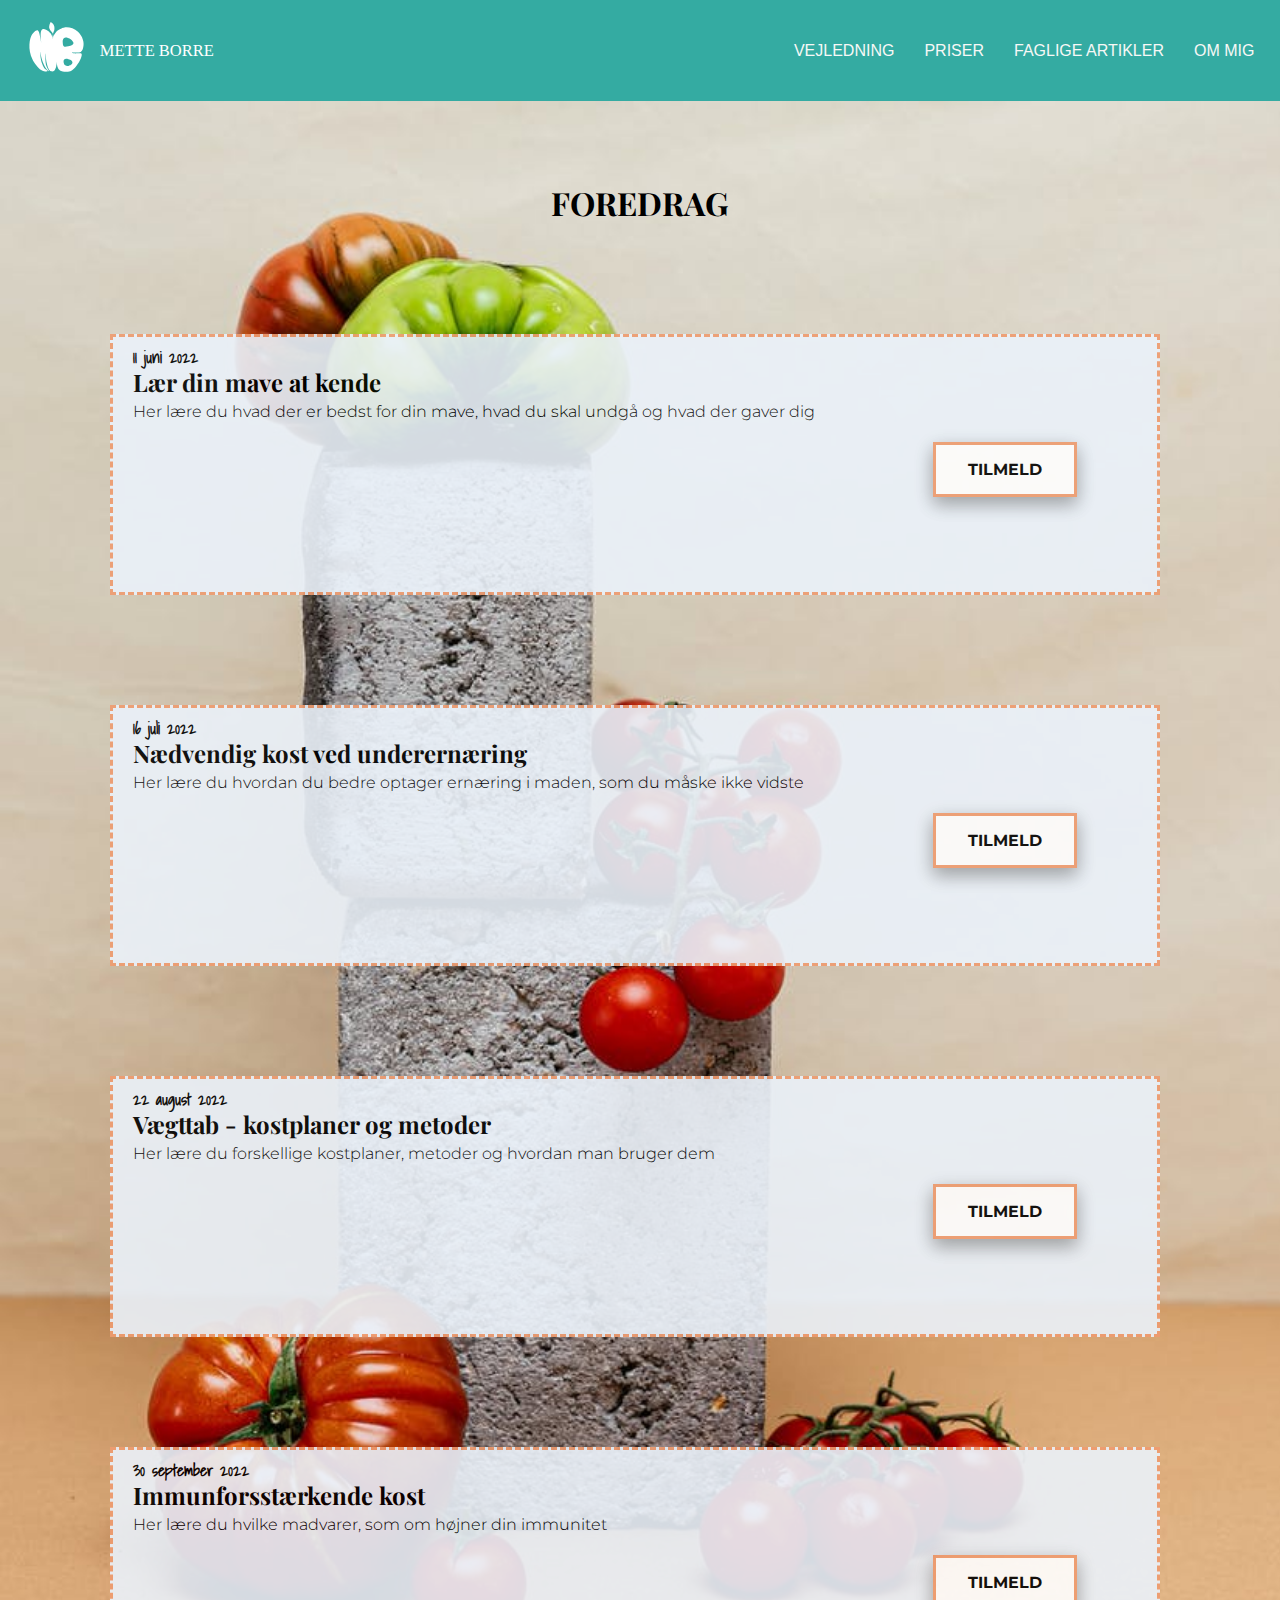
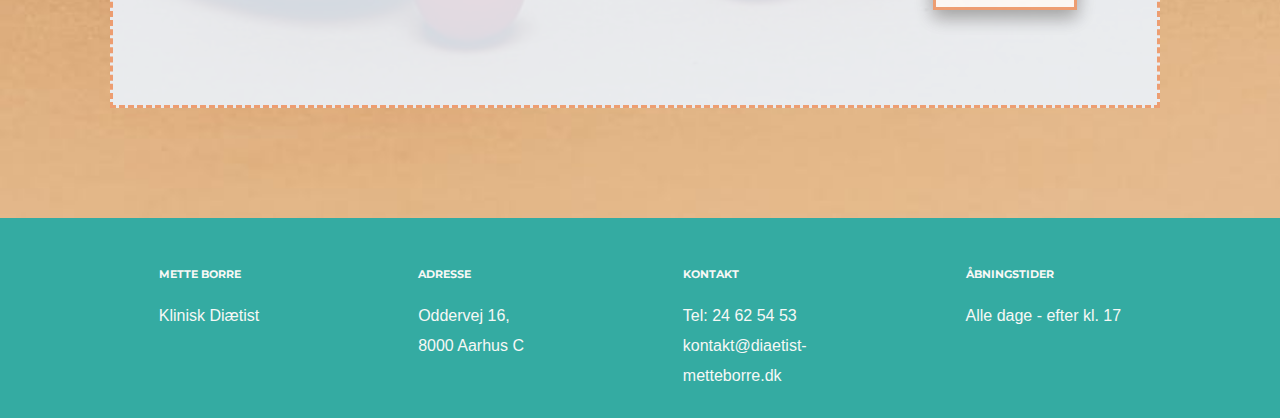
==== foredrag.html @ e555bde8 "1 forsøg" ====
<!DOCTYPE html>
<html lang="en">
<head>
    <meta charset="UTF-8">
    <meta http-equiv="X-UA-Compatible" content="IE=edge">
    <meta name="viewport" content="width=device-width, initial-scale=1.0">
    <title>Foredrag</title>
    <meta name="description" content="Jeg er en klinisk diætisk med speciale i mavetarmsygdomme og kan hjælpe dig med dine ernæringsbehov samt klinisk vejledning">
    
<!-- Stylesheet -->
<link rel="stylesheet" href="style.css">

<!-- Googlefonts -->

<style>
    @import url('https://fonts.googleapis.com/css2?family=Bitter:wght@300&family=Montserrat:wght@300&display=swap');
</style>

<style>
    @import url('https://fonts.googleapis.com/css2?family=Bitter:wght@300&family=Montserrat:wght@300&family=Noto+Serif&family=Playfair+Display&display=swap');
</style>

<style>
    @import url('https://fonts.googleapis.com/css2?family=Shadows+Into+Light&display=swap');
</style>

</head>


<body class="foredrag">

    <header>
        <!-- logo -->
        <a id="logo" href="index.html"><img src="images/Logo_MetteBorrehvid.svg" alt="Mette Borre logo"></a>
 
           <!-- Burgermennu -->
       <a id="mobilemenubutton" href="menu.html"> <img src="images/burgermenu.svg" alt="Burger Menu"> </a>
   
       <!-- Desktopmenu -->
       <nav id="desktopmenu">
   
           <div class="dropdown">
               <a class="dropbtn"  href="vejledning.html">Vejledning </a>
               <div class="dropdown-content">
                 <a href="individuelkostvejledning.html">Individuel kostvejledning</a>
                 <a href="foredrag.html">Foredrag</a>
               </div>
           </div>
   
           <a href="#">Priser</a>
   
           <div class="dropdown">
               <button class="dropbtn">Faglige artikler</button>
               <div class="dropdown-content">
                 <a href="#">Irritabel tyktarm</a>
                 <a href="#">FODMAP diet</a>
                 <a href="#">CROHNS sygdom</a>
                 <a href="#">Stomi</a>
               </div>
           </div>
   
           <a href="#">Om mig</a>
       </nav>
      </header> 

<main>

<section>
    <h3>Foredrag</h3>
</section>



 <section class="blåkasser">

    <div>
        <h4>11 juni 2022</h4>
        <h2>Lær din mave at kende</h2>
        <p>Her lære du hvad der er bedst for din mave, hvad du skal undgå og hvad der gaver dig</p>
            <div>
                <button class="tilmeldknap">tilmeld</button>
            </div>
    </div>

  
    <div>
        <h4>16 juli 2022</h4>
        <h2>Nædvendig kost ved underernæring</h2>
        <p>Her lære du hvordan du bedre optager ernæring i maden, som du måske ikke vidste </p>
        <div>
            <button class="tilmeldknap">tilmeld</button>
        </div>
    </div>


    
    <div>
        <h4>22 august 2022</h4>
        <h2>Vægttab - kostplaner og metoder</h2>
        <p>Her lære du forskellige kostplaner, metoder og hvordan man bruger dem </p>
        <div>
            <button class="tilmeldknap">tilmeld</button>
        </div>
    </div>

    <div>
        <h4>30 september 2022</h4>
        <h2>Immunforsstærkende kost </h2>
        <p>Her lære du hvilke madvarer, som om højner din immunitet </p>
        <div>
            <button class="tilmeldknap">tilmeld</button>
        </div>
    </div>
            
   </section>

</main>
<footer>

    <div>
       <h6>Mette Borre</h6>
        <p>
        Klinisk Diætist
        </p>
    </div>

    <div>
        <h6>Adresse</h6>
        <p>
        <a href="https://goo.gl/maps/43CnG7JAQzPLn2in6">
        Oddervej 16,<br>
        8000 Aarhus C<br>
        </a>
        </p>
    </div>

    <div>
        <h6>Kontakt</h6>
        <p>
        <a href="tel:24625453">Tel: 24 62 54 53</a><br>
        <a href="mailto:kontakt@diaetist-metteborre.dk">kontakt@diaetist-<br>metteborre.dk </a>
        </p>
    </div>

    <div>
        <h6>åbningstider</h6>
        <p>
        Alle dage - efter kl. 17 
        </p>

    </div>
</footer>

</body>
</html>
---- style.css ----
*{
    margin: 0;
    padding: 0;
}



                                                    /*Header og navbar*/
header{
    background-color: #34aba2;

    padding: 2%;
    z-index: 1;
    position: sticky;
    top: 0;
    max-height: 50px;

    display: flex;
    justify-content: space-between;
    align-items: center;
  
}

/* placering af menupunkterne af navbaren */
nav{
    display: flex;
    gap: 30px;
}

/* styling af to a tags i headeren om ikke skal have drop down */
nav > a{
    font-family:'Segoe UI', Tahoma, Geneva, Verdana, sans-serif;
    font-weight: 400;
    font-style: normal;
    color:#f7f8f6;
    font-size: 16px;
    text-decoration: none;
    text-transform: uppercase;
}

nav > a:hover{
    font-weight: 800;
}


#logo {
    width: 200px;
}

/* dropdown styling i navbaren */
.dropbtn {
    background-color: transparent;
    font-family:'Segoe UI', Tahoma, Geneva, Verdana, sans-serif;
    font-weight: 400;
    font-style: normal;
    color: #f7f8f6;
    font-size: 16px;
    text-decoration: none;
    text-transform: uppercase;
    border: none;
  }
  
  /* display none, da content i dropdown skal være gemt væk når man ikke hover over det */
  .dropdown-content {
    display: none;
    position: absolute;

    background-color: #34aba2;
    font-family:'Segoe UI', Tahoma, Geneva, Verdana, sans-serif;
    font-weight: 400;
    font-style: normal;
    color: #f7f8f6;
    font-size: 13pt;
    text-decoration: none;
    text-transform: uppercase;
    text-align: center;

    min-width: 110px;
    box-shadow: 0px 8px 16px 0px rgba(0, 0, 0, 0.075);
    z-index: 1;
  }
  
  .dropdown-content a {
    color: #f7f8f6;
    padding: 12px 16px;
    text-decoration: none;
    display: block;
  }

  /* dropdown hover  */

  /* skift af baggrundfarve og font weight når man over */
  .dropdown-content a:hover {
      background-color: #34aba2;
      font-weight: 800;
    }
  /* display bliver ændret til blok, for at vise content når man hover */
  .dropdown:hover .dropdown-content {
      display: block;
    }

                                                    /* Burger menu */

#burgermenubody{
    background-color: #34aba2;
    color: #f7f8f6;
}

#burgermenu{
    display:flex;
    gap: 50px;
    flex-direction: column;
    align-items: center;
    padding: 20%;
}


#burgermenuexit > img{
    width: 40px;
    height: 40px;
    padding: 6%;
}

#mobilemenubutton{
    width: 50px;
    height: 50px;
}




                                                    /*HERO*/
section#hero{
    width: 100%;
    min-height: 350px;
    background-image: url("images/grøntsagsbanner.jpg");
    background-size: cover;
    background-repeat: no-repeat;

}

.toptekst{
    display: flex;
    justify-content:space-around;
    padding-top: 250px;
    text-align: center;
}



.orangeknap{
    background-color: #ef9c70;
    border: none;
    color:#f7f8f6;
    padding: 15px 32px;
    text-align: center;
    text-decoration: none;
    font-size: 16px;
    font-family: montserrat, sans-serif;
    font-weight: 300;
    font-style: normal;
    text-transform: uppercase;
    box-shadow: 0 8px 16px 0 rgba(0,0,0,0.2), 0 6px 20px 0 rgba(0,0,0,0.19);
}
.orangeknap:hover{
    font-weight: 600;
    box-shadow: inset 1px 1px 3px 2px #e36522;
    background-color: #e36522;
}



.præsentation {
    display:flex;
    background-color: #ebf2fa;
    flex-direction: row-reverse;
    text-align:center;
    align-items:center;
    justify-content: space-between;
}


#præsentationstekst {
    padding-left: 40px;

}



                                                         /*Tekst*/


h3{
   
    text-align: center;
    font-family:'Playfair Display', serif;
    font-size:xx-large;
    padding-top: 80px;
    text-transform: uppercase;
}

u{
    color: #a5be00;
    text-decoration: none;
    font-family: 'Shadows Into Light', cursive;
    line-height: 30px;  
}

h4{
    font-family: 'Shadows Into Light', cursive;
    line-height: 20px; 
}

p{
    line-height: 30px;
    font-family: 'Montserrat', sans-serif;
    font-weight: 300; 
}


h2{
    font-family:'Playfair Display', serif;
    line-height: 30px;
}


#IKtekst{
    text-align: center;
    font-family:'Playfair Display', serif;
    font-size:large;
    text-transform: uppercase;
    color: #000;
}


#hjælpforside > h2 {
    text-align: center;
    padding-top: 40px;
}







                                                    /*CARDS*/

section#cards {
    width: 100%;
    display: flex;
    justify-content:space-evenly;
    background-repeat: no-repeat;
    color: #ffffff;
    font-family:'Montserrat', sans-serif;
    font-size: 30px;
    margin-bottom: 50px;
    text-shadow: .2em .2em .3em black;
    align-items: center;
    padding-top: 20px;

}


section#cards > div {
    height: 300px;
    width: 300px;
    background-repeat:no-repeat;
    display: flex;
    align-items: center;
    justify-content:center;

}


.left > h5 > a{
    color: #ffffff;
    text-decoration: none;
    text-transform: uppercase;
}


.middle > h5 > a{
    color: #ffffff;
    text-decoration: none;
    text-transform: uppercase;
}

.right > h5 > a{
    color: #ffffff;
    text-decoration: none;
    text-transform: uppercase;
}


.left {
    background-image:url("images/vejledning.png");
}

.middle {
    background-image:url("images/foredrag.jpg");
 
}

.right{
    background-image: url("images/individuel\ kostvejledning.png");
 
    text-align: center;
   
}

/*Denne class er Withe-Space på cards*/
.ws{
    margin-bottom: 40px;
}


                                                    /*Vejledning*/

#topvejledning {
    background-color: #ebf2fa;
    height: 200px;
    width: auto;
}

#tarmtekst {
    text-align:center;
    align-items:center; 
    font-family:serif; 
    line-height: 100px;
    padding-right: 30px;
    padding-left: 30px;
}

.tokolonner1, #forstoppelsebillede, #tarmtekst {
    display:flex;
    flex-direction: row;
    text-align:center;
    align-items:center; 
    font-family:serif; 
    line-height: 100px;
}

#samtaletekst{
    text-align:center;
    align-items:center; 
    font-family:serif; 
    line-height: 100px;
    padding-right: 30px;
    padding-left: 30px;
}

.tokolonner2, #samtalebillede, #samtaletekst {
    display:flex;
    flex-direction: row-reverse;
    text-align:center;
    align-items:center; 
    font-family:serif; 
    line-height: 100px;
}

#kostplantekst{
    text-align:center;
    align-items:center; 
    font-family:serif; 
    line-height: 100px;
    padding-right: 30px;
    padding-left: 30px;  
}

.tokolonner3, #kostplanbillede, #kostplantekst {
    display:flex;
    flex-direction: row;
    text-align:center;
    align-items:center; 
    font-family:serif; 
    line-height: 100px;
}


                                                    /*FOREDRAG*/


.foredrag{
    background-image: url(images/tomater.jpeg);
    background-size: cover;
    background-repeat: no-repeat;
}

.blåkasser > div{
    background-color: #ebf2fa;
    width:80%;
    min-height:245px;
    margin:110px;
    border-style:dashed;
    border-color: #ef9c70;
    padding-left: 20px;
    padding-top: 10px;
    line-height: 30px;
    opacity: 90%;  
}



.tilmeldknap{
    position: relative;
    left: 800px;
    background-color: #ffffff;
    border:solid;
    color: #000;
    border-color: #ef9c70;
    padding: 15px 32px;
    text-align: center;
    text-decoration: none;
    font-size: 16px;
    font-family: montserrat, sans-serif;
    font-weight: bold;
    font-style: normal;
    text-transform: uppercase;
    box-shadow: 0 8px 16px 0 rgba(0,0,0,0.2), 0 6px 20px 0 rgba(0,0,0,0.19);
    opacity: 100%;
    margin-top: 15px;
}

.tilmeldknap:hover{
    font-weight: 600;
    box-shadow: inset 1px 1px 3px 2px lightgrey;
    background-color: lightgray;
}


/*INDIVIDUEL KOSTVEJLEDNING*/

.top{
    margin-top: 50px;
    margin-left: 50px;
    margin-right: 50px;
    display: flex;
    padding-left: 50px;
    text-align: center;
   
}

#undervægt{
    display: flex;
    max-width: 500px;
    background-color: #ebf2fa;
}


#overvægt{
    display: flex;
    max-width: 500px;
    margin-left: 50px;
    background-color: #ebf2fa;
}


.bund{ 
    margin-top: 50px;
    margin-left: 50px;
    margin-right: 50px;
    display: flex;
    padding-left: 50px;
    padding-bottom: 80px;
    text-align: center;
  
   
}


#tarmsygdom{
    background-color: #ebf2fa;
    display: flex;
    max-width: 500px;
   
}

#immun{
    background-color: #ebf2fa;
    display: flex;
    max-width: 500px;
    margin-left: 50px; 
}


#IKbox {
    padding-top: 75px;
    padding-left: 10px;
    padding-right: 10px;
    text-align: center;
}




                                                        /* footer */


footer{
    padding-top:50px;
    min-height:150px;
    width:100%;

    background-color:#34aba2;
    text-align:left;

    display: flex;
    justify-content: space-evenly;
    align-items:stretch;
}

footer > div > a > img{
    padding-top: 10px;
    height: 50px;
    width: 50px;
}

/* tekst dekoration på footer */
h6{
    font-family: montserrat, sans-serif;
    font-weight: 300;
    font-style: normal;
    font-size: 10pt;
    text-transform: uppercase;
    color: #f7f8f6;
    margin-left: 0px;
    display: block;
    font-size: 0.67em;
    margin-block-start: 0px;
    margin-block-end: 0px;
    margin-inline-start: 0px;
    margin-inline-end: 0px;
    font-weight: bold;
}

footer > div > p{
    margin-top:20px;
    margin-bottom:20px;
    color: #f7f8f6;
    font-family: 'Segoe UI', Tahoma, Geneva, Verdana, sans-serif;
}


footer > div > p > a{
    text-decoration: none;
    color: #f7f8f6;
}

footer > div > p > a:hover{
    font-weight: 300;
}


                                                            /*Media Qoury*/ 
                                                    /* @media min-width 1026px */
@media only screen and (min-width:1026px){
    /* header */
   #mobilemenubutton{
       display: none;
   }

}


                                                        /* @media max-width 1026px */

@media only screen and (max-width:1026px){

/* header */
    #desktopmenu{
        display: none;
    }

/*foredrag*/
    .blåkasser > div{
        width: 90%;
        height: 225px;
        margin-left: 30px;
        margin-right: 30px;
    }


    
    .toptekst{
        flex-direction: column-reverse;
        padding-bottom: 20px;

    }

    #metteborrebillede img{
        max-width: 100%;
    }


    #cards{
        flex-direction: column;
        align-items: center;

    }




    .fixedpic{
        max-width: 100%;
        height: auto;  
    }


    .orangeknap{
        margin-top: 15px;
    }
}



                                                        /* @media max-width 820px (IPad Air)*/


@media only screen and (max-width:820px){


/* header */
    div >#searchnavikon{
        display: none;
    }

/* footer */
    footer{
        flex-direction: column;
        padding-left: 150px;
    }



/*forside*/
    .præsentation{
        flex-direction: column-reverse;
        padding-left: 0%;
    }

    .orangeknap{
        margin-top: 15px;
    }

    #præsentationstekst{
        padding-top: 40px;
        padding-bottom: 40px;
    }

/*vejledning*/
    .tokolonner3, #kostplanbillede, #kostplantekst {
        flex-direction: column-reverse;
        padding-top: 20px; 
    }

    .tokolonner2, #samtalebillede, #samtaletekst {
        flex-direction: column-reverse;
        padding-bottom: 20px ;
        padding-top: 20px; 
    }

    .tokolonner1, #forstoppelsebillede, #tarmtekst {
        flex-direction: column-reverse;
        padding-bottom: 20px ;
        padding-top: 20px; 
    }

    .fixedpic{
        max-width: 100%;
        height: auto;  
    }


 /*foredrag*/
    .blåkasser > div{
        width: 90%;
        margin-left: 30px;
        margin-right: 30px;
    }
    .tilmeldknap{
        position: relative;
        left: 550px;

    }

/*individuel kostvejledning*/
        
    .top{
        flex-direction: column;
        padding-left: 13%;
        padding-right: 0%;
    }

    #overvægt{
        flex-direction: column-reverse;
        margin-left: 0%;
    }


    #undervægt{
        flex-direction: column-reverse;
        margin-bottom: 50px;
        padding-top: 0px;
    }


    .bund{
        flex-direction: column;
        padding-left: 13%;
        padding-right: 0%;

    }

    #immun{
    flex-direction: column-reverse;
    margin: 0%;
    }


    #tarmsygdom{
        flex-direction: column-reverse;
        margin-bottom: 50px;
    }



    #IKtekst{
        padding-top: 0px;
        font-size: x-large;
   
    }

    #IKbox {
        padding-top: 30px;
        padding-bottom: 30px;
    }



}



                                                        /* @media max-width 390px (IPhone 12 Pro)*/

@media only screen and (max-width:390px){

/* header */
    #mobilemenubutton {
        width: 40px;
        height: 40px;
    }

    #metteborrebillede img{
        max-width: 100%;
    }

    #logo {
        width: 35%;
    }


/*Forside*/

    .toptekst  h2{
    font-size: 20px;
    }

    #præsentationstekst {
        padding-left: 10px;
        padding-right: 10px;
     
     }


/*Vejledning*/
 
    .fixedpic{
        width: 100%;
        height: auto;  
        }



/*foredrag*/
    .blåkasser > div{
        width: 80%;
        min-height:400px;
        margin-left: 30px;
        margin-right: 30px;
    }

    .foredrag{
        max-width: 100%;
        height: auto;
    }

    .tilmeldknap{
        position: relative;
        left: 150px;
        height: auto;
}

/*Individuel kostvejledning*/

    #IKtekst{
        padding-top: 0px;
   
    }

    #IKbox {
        padding-top: 30px;
        padding-bottom: 30px;
    }



/*individuel kostvejledning*/

    .top{
        flex-direction: column;
        padding-left: 2%;
        padding-right: 0%;
    }


    .bund{
        flex-direction: column;
        padding-left: 2%;
        padding-right: 0%;

    }

}
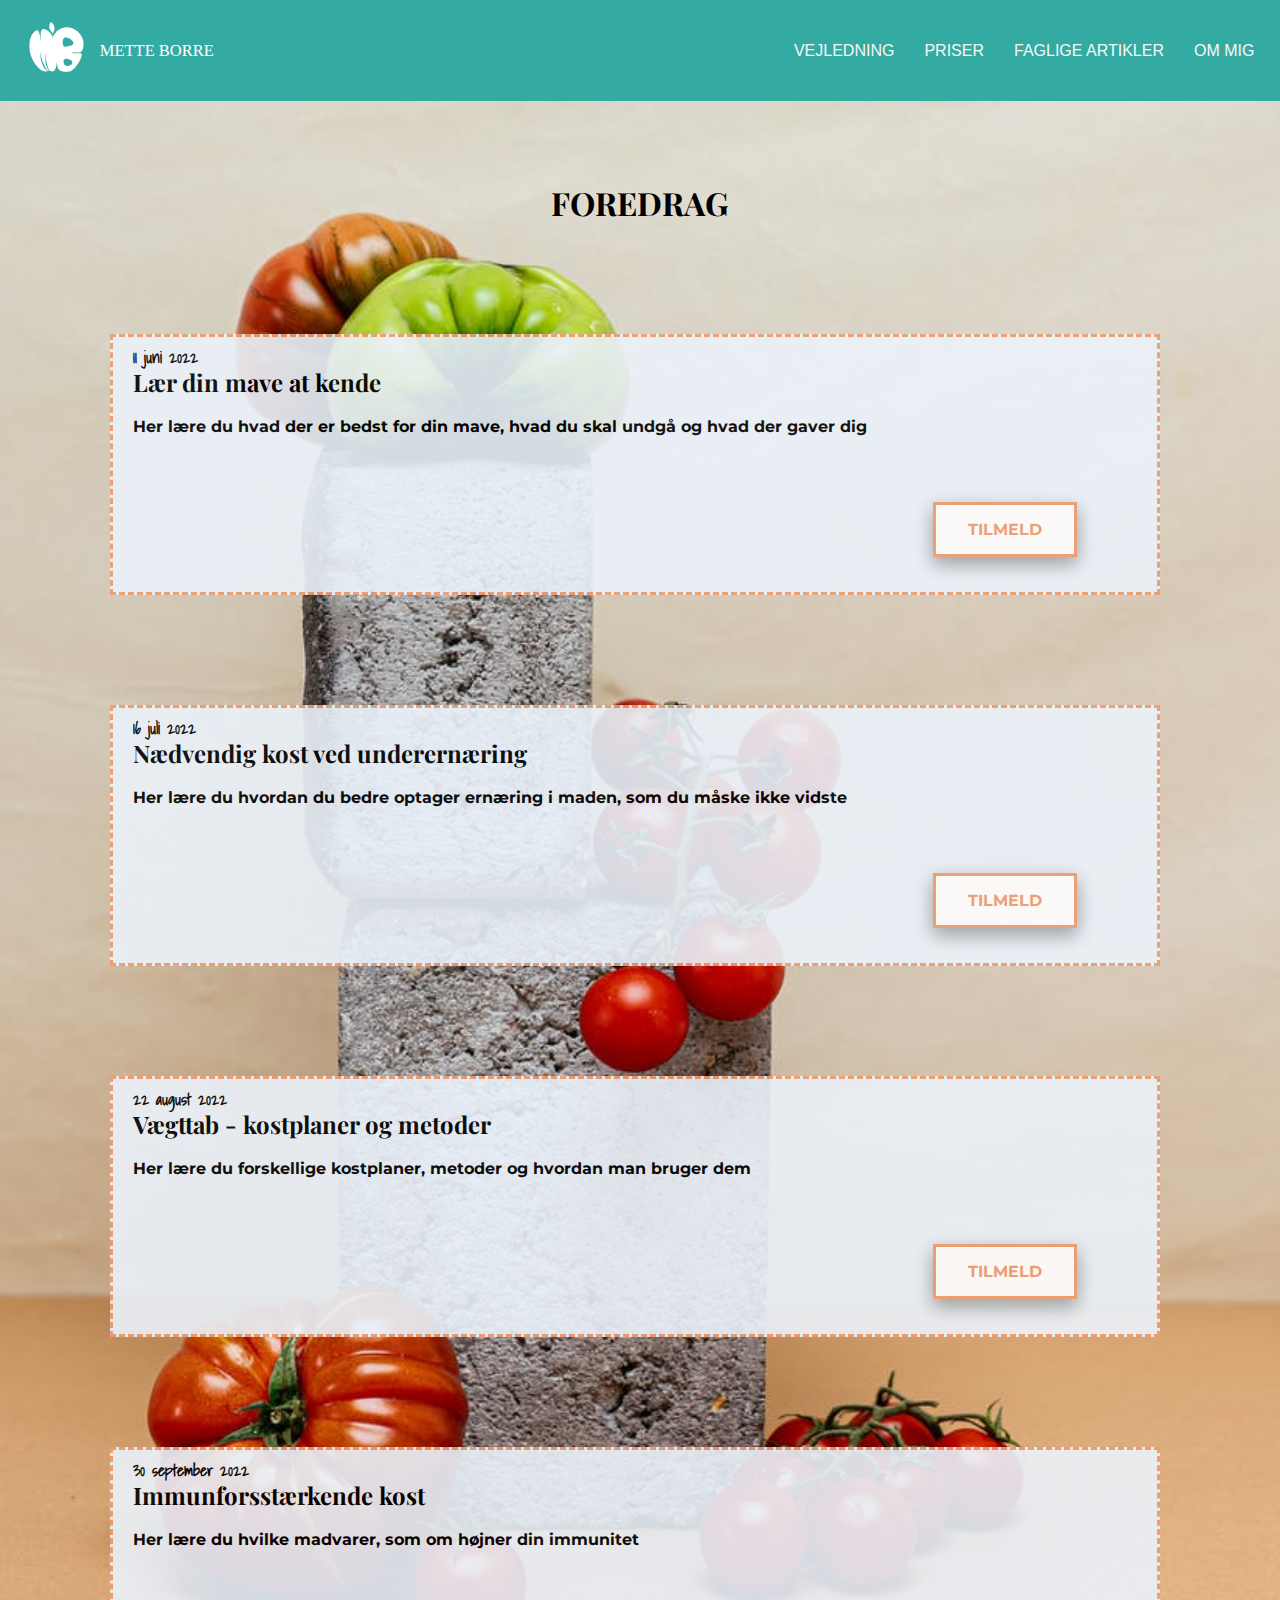
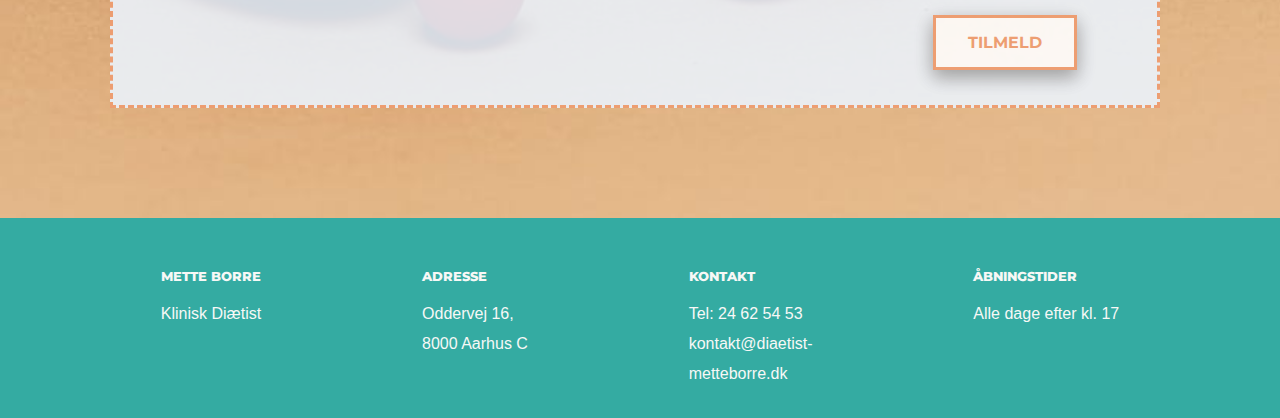
==== commit f189c5ef: "justeringer" ====
--- a/foredrag.html
+++ b/foredrag.html
@@ -115,18 +115,19 @@
    </section>
 
 </main>
+
 <footer>
 
     <div>
-       <h6>Mette Borre</h6>
-        <p>
+       <h6 id="footeroverskrift">Mette Borre</h6>
+        <p id="footertekst">
         Klinisk Diætist
         </p>
     </div>
 
     <div>
-        <h6>Adresse</h6>
-        <p>
+        <h6 id="footeroverskrift">Adresse</h6>
+        <p id="footertekst">
         <a href="https://goo.gl/maps/43CnG7JAQzPLn2in6">
         Oddervej 16,<br>
         8000 Aarhus C<br>
@@ -135,17 +136,17 @@
     </div>
 
     <div>
-        <h6>Kontakt</h6>
-        <p>
+        <h6 id="footeroverskrift">Kontakt</h6>
+        <p id="footertekst">
         <a href="tel:24625453">Tel: 24 62 54 53</a><br>
         <a href="mailto:kontakt@diaetist-metteborre.dk">kontakt@diaetist-<br>metteborre.dk </a>
         </p>
     </div>
 
     <div>
-        <h6>åbningstider</h6>
-        <p>
-        Alle dage - efter kl. 17 
+        <h6 id="footeroverskrift">åbningstider</h6>
+        <p id="footertekst">
+        Alle dage efter kl. 17 
         </p>
 
     </div>
--- a/style.css
+++ b/style.css
@@ -214,7 +214,9 @@
 p{
     line-height: 30px;
     font-family: 'Montserrat', sans-serif;
-    font-weight: 300; 
+    font-weight:bold;
+    padding-top: 15px;
+
 }
 
 
@@ -255,7 +257,7 @@
     font-family:'Montserrat', sans-serif;
     font-size: 30px;
     margin-bottom: 50px;
-    text-shadow: .2em .2em .3em black;
+    text-shadow: 2px 2px 4px black;
     align-items: center;
     padding-top: 20px;
 
@@ -407,7 +409,7 @@
     left: 800px;
     background-color: #ffffff;
     border:solid;
-    color: #000;
+    color: #ef9c70;
     border-color: #ef9c70;
     padding: 15px 32px;
     text-align: center;
@@ -419,7 +421,7 @@
     text-transform: uppercase;
     box-shadow: 0 8px 16px 0 rgba(0,0,0,0.2), 0 6px 20px 0 rgba(0,0,0,0.19);
     opacity: 100%;
-    margin-top: 15px;
+    margin-top: 60px
 }
 
 .tilmeldknap:hover{
@@ -510,44 +512,34 @@
     align-items:stretch;
 }
 
-footer > div > a > img{
-    padding-top: 10px;
-    height: 50px;
-    width: 50px;
-}
+
 
 /* tekst dekoration på footer */
-h6{
+#footeroverskrift{
     font-family: montserrat, sans-serif;
-    font-weight: 300;
+    font-weight: 800;
     font-style: normal;
     font-size: 10pt;
     text-transform: uppercase;
     color: #f7f8f6;
     margin-left: 0px;
     display: block;
-    font-size: 0.67em;
-    margin-block-start: 0px;
-    margin-block-end: 0px;
-    margin-inline-start: 0px;
-    margin-inline-end: 0px;
-    font-weight: bold;
-}
-
-footer > div > p{
-    margin-top:20px;
+    
+}
+
+#footertekst{
     margin-bottom:20px;
     color: #f7f8f6;
     font-family: 'Segoe UI', Tahoma, Geneva, Verdana, sans-serif;
-}
-
-
-footer > div > p > a{
+    font-weight: lighter;
+}
+
+#footertekst > a{
     text-decoration: none;
     color: #f7f8f6;
 }
 
-footer > div > p > a:hover{
+#footertekst > a:hover{
     font-weight: 300;
 }
 
@@ -580,7 +572,7 @@
         margin-right: 30px;
     }
 
-
+/*forside*/
     
     .toptekst{
         flex-direction: column-reverse;
@@ -592,22 +584,17 @@
         max-width: 100%;
     }
 
-
     #cards{
         flex-direction: column;
         align-items: center;
 
     }
 
-
-
-
     .fixedpic{
         max-width: 100%;
         height: auto;  
     }
 
-
     .orangeknap{
         margin-top: 15px;
     }
@@ -625,19 +612,13 @@
     div >#searchnavikon{
         display: none;
     }
-
-/* footer */
-    footer{
-        flex-direction: column;
-        padding-left: 150px;
-    }
-
 
 
 /*forside*/
     .præsentation{
         flex-direction: column-reverse;
         padding-left: 0%;
+        padding-bottom: 80px;
     }
 
     .orangeknap{
@@ -670,6 +651,10 @@
     .fixedpic{
         max-width: 100%;
         height: auto;  
+    }
+
+    .vejledningtext{
+    font-size:larger;
     }
 
 
@@ -682,7 +667,7 @@
     .tilmeldknap{
         position: relative;
         left: 550px;
-
+        margin-top: 80px;
     }
 
 /*individuel kostvejledning*/
@@ -768,6 +753,10 @@
     font-size: 20px;
     }
 
+    .præsentation{
+        padding-bottom: 0%;
+    }
+
     #præsentationstekst {
         padding-left: 10px;
         padding-right: 10px;
@@ -787,7 +776,7 @@
 /*foredrag*/
     .blåkasser > div{
         width: 80%;
-        min-height:400px;
+        min-height:320px;
         margin-left: 30px;
         margin-right: 30px;
     }
@@ -801,6 +790,7 @@
         position: relative;
         left: 150px;
         height: auto;
+        margin-top: 60px;
 }
 
 /*Individuel kostvejledning*/
@@ -833,5 +823,23 @@
 
     }
 
-}
-
+/* footer */
+    footer{
+        flex-direction: column;
+        width: 100%;
+        padding-bottom: 30px;
+    }
+
+    #footeroverskrift{
+        padding-left: 150px;
+        font-weight: bolder;
+        font-size: 15px;
+    }
+
+    #footertekst{
+        padding-left: 150px;
+        padding-top: 0%;
+        font-weight:lighter;
+    }
+}
+
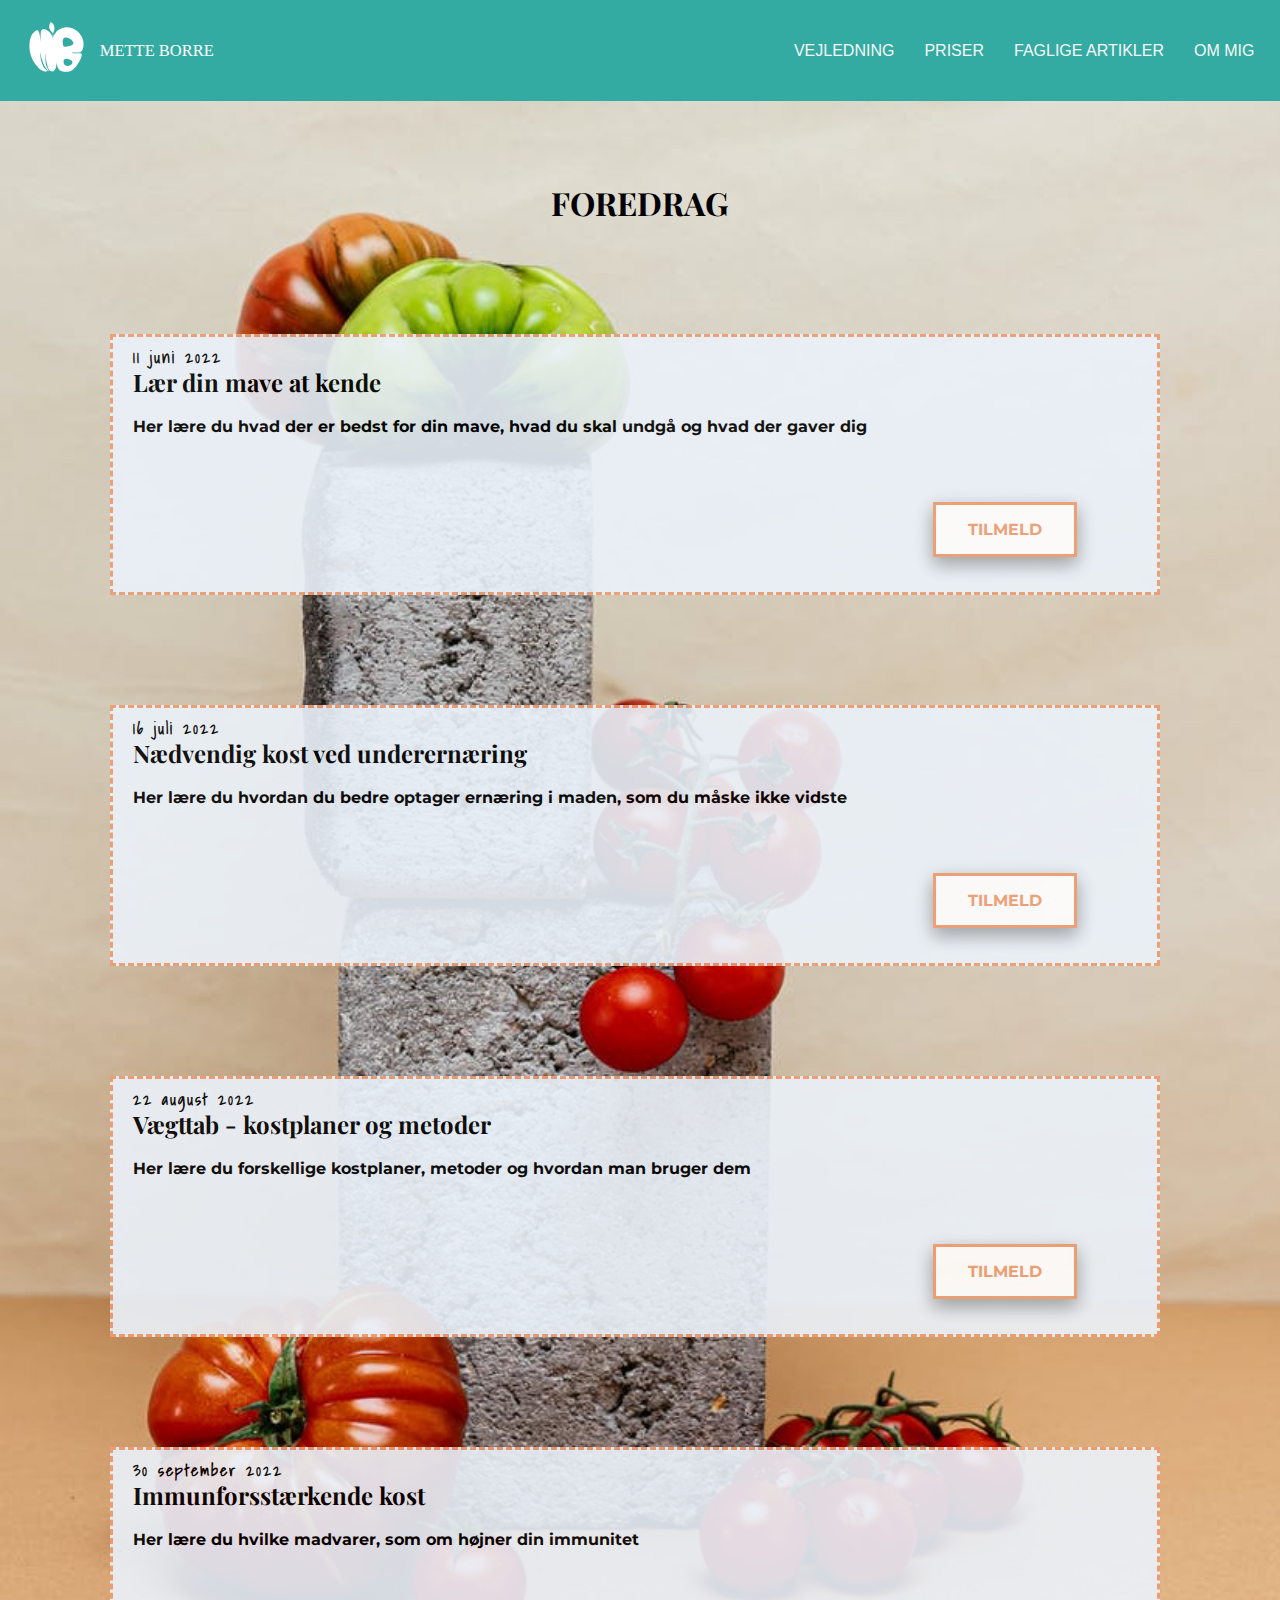
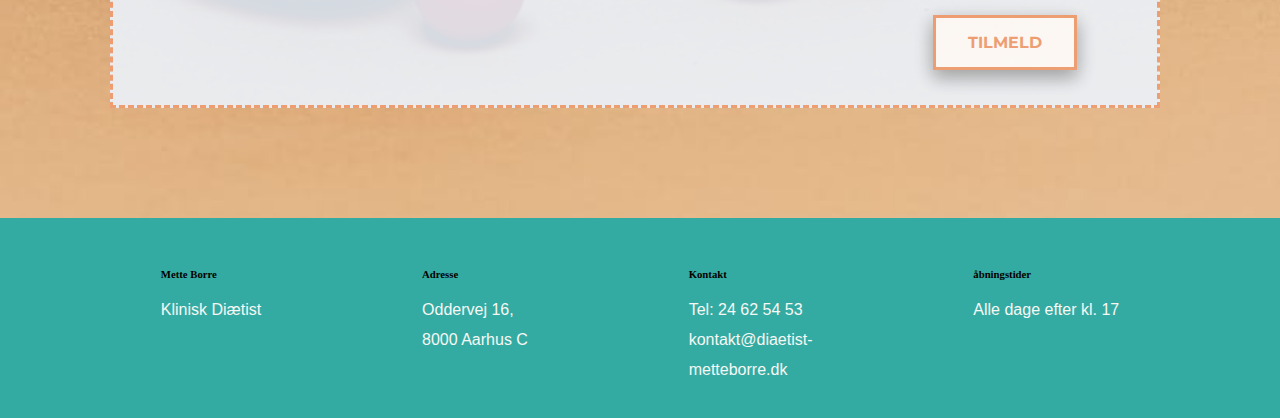
==== commit f4bc9f1c: "Havde lavet id istedet for class" ====
--- a/foredrag.html
+++ b/foredrag.html
@@ -115,19 +115,18 @@
    </section>
 
 </main>
-
 <footer>
 
     <div>
-       <h6 id="footeroverskrift">Mette Borre</h6>
-        <p id="footertekst">
+       <h6 class="footeroverskrift">Mette Borre</h6>
+        <p class="footertekst">
         Klinisk Diætist
         </p>
     </div>
 
     <div>
-        <h6 id="footeroverskrift">Adresse</h6>
-        <p id="footertekst">
+        <h6 class="footeroverskrift">Adresse</h6>
+        <p class="footertekst">
         <a href="https://goo.gl/maps/43CnG7JAQzPLn2in6">
         Oddervej 16,<br>
         8000 Aarhus C<br>
@@ -136,16 +135,16 @@
     </div>
 
     <div>
-        <h6 id="footeroverskrift">Kontakt</h6>
-        <p id="footertekst">
+        <h6 class="footeroverskrift">Kontakt</h6>
+        <p class="footertekst">
         <a href="tel:24625453">Tel: 24 62 54 53</a><br>
         <a href="mailto:kontakt@diaetist-metteborre.dk">kontakt@diaetist-<br>metteborre.dk </a>
         </p>
     </div>
 
     <div>
-        <h6 id="footeroverskrift">åbningstider</h6>
-        <p id="footertekst">
+        <h6 class="footeroverskrift">åbningstider</h6>
+        <p class="footertekst">
         Alle dage efter kl. 17 
         </p>
 
--- a/style.css
+++ b/style.css
@@ -203,12 +203,14 @@
     color: #a5be00;
     text-decoration: none;
     font-family: 'Shadows Into Light', cursive;
-    line-height: 30px;  
+    line-height: 30px;
+    letter-spacing: 2px;  
 }
 
 h4{
     font-family: 'Shadows Into Light', cursive;
     line-height: 20px; 
+    letter-spacing: 2px;
 }
 
 p{
@@ -527,19 +529,19 @@
     
 }
 
-#footertekst{
+.footertekst{
     margin-bottom:20px;
     color: #f7f8f6;
     font-family: 'Segoe UI', Tahoma, Geneva, Verdana, sans-serif;
     font-weight: lighter;
 }
 
-#footertekst > a{
+.footertekst > a{
     text-decoration: none;
     color: #f7f8f6;
 }
 
-#footertekst > a:hover{
+.footertekst > a:hover{
     font-weight: 300;
 }
 
@@ -659,6 +661,8 @@
 
 
  /*foredrag*/
+
+
     .blåkasser > div{
         width: 90%;
         margin-left: 30px;
@@ -667,7 +671,13 @@
     .tilmeldknap{
         position: relative;
         left: 550px;
-        margin-top: 80px;
+        margin-top: 70px;
+    }
+
+    .foredrag{
+        background-image: url(images/tomater_mobil.jpg);
+        background-size: cover;
+        background-repeat: no-repeat;
     }
 
 /*individuel kostvejledning*/
@@ -830,13 +840,13 @@
         padding-bottom: 30px;
     }
 
-    #footeroverskrift{
+    .footeroverskrift{
         padding-left: 150px;
         font-weight: bolder;
         font-size: 15px;
     }
 
-    #footertekst{
+    .footertekst{
         padding-left: 150px;
         padding-top: 0%;
         font-weight:lighter;
